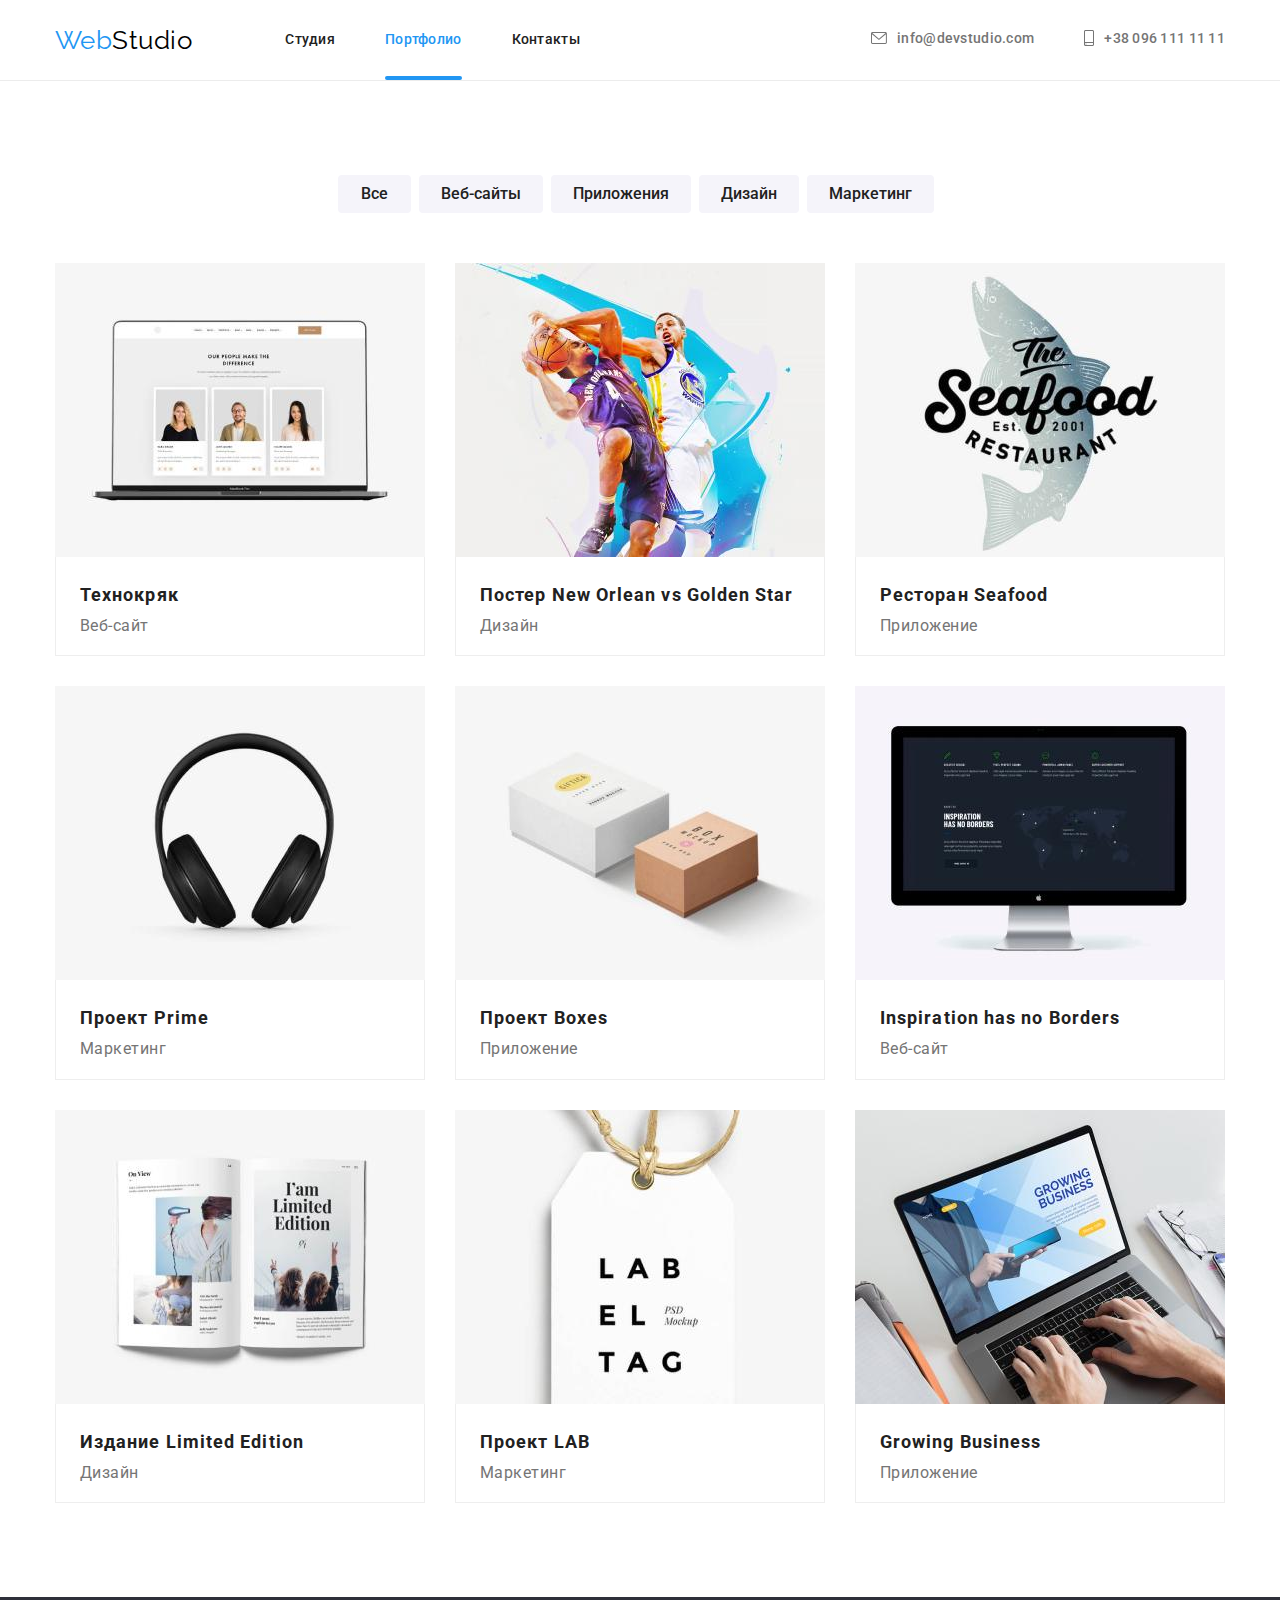
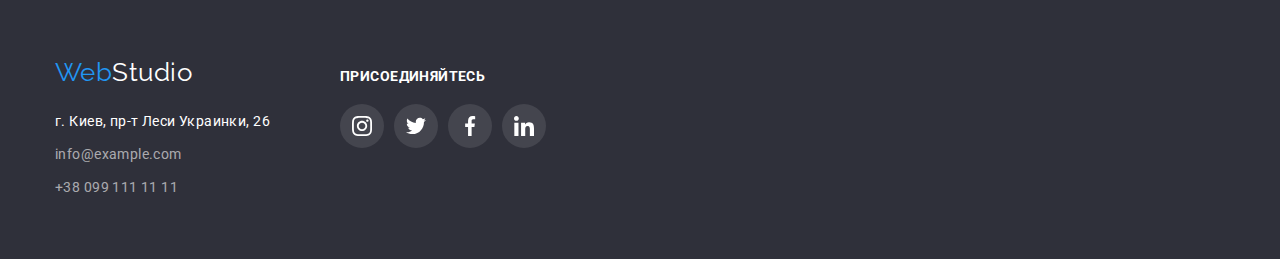
==== portfolio.html @ f7ffaaa4 "clone hw5" ====
<!DOCTYPE html>
<html lang="ru">
<head>
    <meta charset="UTF-8">
    <meta http-equiv="X-UA-Compatible" content="IE=edge">
    <meta name="viewport" content="width=device-width, initial-scale=1.0">
    <title>portfolio</title>
    <link href="https://fonts.googleapis.com/css2?family=Raleway:wght@700&family=Roboto:wght@400;500;700;900&display=swap"
        rel="stylesheet">
        <link rel="stylesheet" href="https://cdnjs.cloudflare.com/ajax/libs/modern-normalize/1.0.0/modern-normalize.min.css">
    <link rel="stylesheet" href="./css/styles.css">
</head>
<body>
    <!--header-->
    <header class="border-bottom">
        <div class="container main-nav">
            <nav class="main-nav">
                <a href="./index.html" class="logo">Web<span class="logo-web-dark">Studio</span></a>
                <ul class="site-nav list">
                    <li class="site-item"><a href="./index.html" class="link ">Студия</a></li>
                    <li class="site-item"><a href="./portfolio.html" class="link current">Портфолио</a></li>
                    <li class="site-item"><a href="" class="link">Контакты</a></li>
                </ul>
            </nav>
            <ul class="contact-nav list">
                <li class="site-item">
                    <a href="mailto:info@devstudio.com" class="contact-link">
                        <svg class="address-icon header-mail" width="16px" height="12px">
                            <use href="./image/sprite.svg#icon-mail"></use>
                        </svg>
                        info@devstudio.com</a>
                </li>
                <li class="site-item"><a href="tel:+380961111111" class="contact-link">
                        <svg class="address-icon header-tel" width="10px" height="16px">
                            <use href="./image/sprite.svg#icon-smartphone"></use>
                        </svg>
                        +38 096 111 11 11</a>
                </li>
            </ul>
        </div>
    
    </header>

    <!--main-->
    <main>
        
        <h1 class="hidden-title ">Страница портфолио</h1>
        <section class="section top-section">
            <div class="container menu-portfolio">
                <h2 class="hidden-title ">Наша работа</h2>
                <ul class="list portfolio-btn">
                    <li><button type="button" class="button portfolio-button">Все</button></li>
                    <li><button type="button" class="button portfolio-button">Веб-сайты</button></li>
                    <li><button type="button" class="button portfolio-button">Приложения</button></li>
                    <li><button type="button" class="button portfolio-button">Дизайн</button></li>
                    <li><button type="button" class="button portfolio-button">Маркетинг</button></li>
                </ul>
                <ul class="list portfolio-list">
                    <li class="portfolio-element">
                        <div class="portfolio-card-wrap">
                            <img class="portfolio-img" src="./image/technokrack.jpg" alt="Картинка технокряк" width="370">
                            <p class="portfolio-img-text">Технокряк это современная площадка распространения коронавируса. Компании используют эту платформу для цифрового шпионажа и атак на защищённые сервера конкурентов.</p>
                        </div>
                        
                        <div class="portfolio-card">
                            <h3 class="section-title portfolio-title">Технокряк</h3>
                            <p class="portfolio-text">Веб-сайт</p>
                        </div>
                    </li>
                    <li class="portfolio-element">
                        <div class="portfolio-card-wrap">
                        <img class="portfolio-img" src="./image/poster.jpg" alt="картинка постер" width="370">
                        <p class="portfolio-img-text">Технокряк это современная площадка распространения коронавируса. Компании используют эту
                            платформу для цифрового шпионажа и атак на защищённые сервера конкурентов.</p>
                        </div>
                        <div class="portfolio-card">
                            <h3 class="section-title portfolio-title">Постер New Orlean vs Golden Star</h3>
                            <p class="portfolio-text">Дизайн</p>
                        </div>
                    </li>
                    <li class="portfolio-element">
                        <div class="portfolio-card-wrap">
                        <img class="portfolio-img" src="./image/restaurant.jpg" alt="картинка постер ресторана" width="370">
                        <p class="portfolio-img-text">Технокряк это современная площадка распространения коронавируса. Компании используют эту
                            платформу для цифрового шпионажа и атак на защищённые сервера конкурентов.</p>
                        </div>
                        <div class="portfolio-card">
                            <h3 class="section-title portfolio-title">Ресторан Seafood</h3>
                            <p class="portfolio-text">Приложение</p>
                        </div>
                    </li>
                    <li class="portfolio-element">
                        <div class="portfolio-card-wrap">
                        <img class="portfolio-img" src="./image/headphones.jpg" alt="картинка наушники" width="370">
                        <p class="portfolio-img-text">Технокряк это современная площадка распространения коронавируса. Компании используют эту
                            платформу для цифрового шпионажа и атак на защищённые сервера конкурентов.</p>
                        </div>
                        <div class="portfolio-card">
                            <h3 class="section-title portfolio-title">Проект Prime</h3>
                            <p class="portfolio-text">Маркетинг</p>
                        </div>
                    </li>
                    <li class="portfolio-element">
                        <div class="portfolio-card-wrap">
                        <img class="portfolio-img" src="./image/projectbox.jpg" alt="картинка коробки" width="370">
                        <p class="portfolio-img-text">Технокряк это современная площадка распространения коронавируса. Компании используют эту
                            платформу для цифрового шпионажа и атак на защищённые сервера конкурентов.</p>
                        </div>
                        <div class="portfolio-card">
                            <h3 class="section-title portfolio-title">Проект Boxes</h3>
                            <p class="portfolio-text">Приложение</p>
                        </div>
                    </li>
                    <li class="portfolio-element">
                        <div class="portfolio-card-wrap">
                        <img class="portfolio-img" src="./image/monitor.jpg" alt="картинка монитор" width="370">
                        <p class="portfolio-img-text">Технокряк это современная площадка распространения коронавируса. Компании используют эту
                            платформу для цифрового шпионажа и атак на защищённые сервера конкурентов.</p>
                        </div>
                        <div class="portfolio-card">
                            <h3 class="section-title portfolio-title">Inspiration has no Borders</h3>
                            <p class="portfolio-text">Веб-сайт</p>
                        </div>
                    </li>
                    <li class="portfolio-element">
                        <div class="portfolio-card-wrap">
                        <img class="portfolio-img" src="./image/book.jpg" alt="картинка открытая книга" width="370">
                        <p class="portfolio-img-text">Технокряк это современная площадка распространения коронавируса. Компании используют эту
                            платформу для цифрового шпионажа и атак на защищённые сервера конкурентов.</p>
                        </div>
                        <div class="portfolio-card">
                            <h3 class="section-title portfolio-title">Издание Limited Edition</h3>
                            <p class="portfolio-text">Дизайн</p>
                        </div>
                    </li>
                    <li class="portfolio-element">
                        <div class="portfolio-card-wrap">
                        <img class="portfolio-img" src="./image/LAB.jpg" alt="картинка бирка" width="370">
                        <p class="portfolio-img-text">Технокряк это современная площадка распространения коронавируса. Компании используют эту
                            платформу для цифрового шпионажа и атак на защищённые сервера конкурентов.</p>
                        </div>
                        <div class="portfolio-card">
                            <h3 class="section-title portfolio-title">Проект LAB</h3>
                            <p class="portfolio-text">Маркетинг</p>
                        </div>
                    </li>
                    <li class="portfolio-element">
                        <div class="portfolio-card-wrap">
                        <img class="portfolio-img" src="./image/notebook.jpg" alt="картинка ноутбук" width="370">
                        <p class="portfolio-img-text">Технокряк это современная площадка распространения коронавируса. Компании используют эту
                            платформу для цифрового шпионажа и атак на защищённые сервера конкурентов.</p>
                        </div>
                        <div class="portfolio-card">
                            <h3 class="section-title portfolio-title">Growing Business</h3>
                            <p class="portfolio-text">Приложение</p>
                        </div>
                    </li>
                </ul>
            </div>
        </section>
    </main>
   
    <!--footer-->
    <footer class="footer-section">
        <div class="container footer-box">
            <div class="footer-left">
                <a href="./index.html" class="logo">Web<span class="logo-web-light">Studio</span></a>
    
                <address class="address-footer contact-nav">
                    <span class="address">г. Киев, пр-т Леси Украинки, 26 </span>
                    <a href="mailto:info@example.com" class="contact-link">info@example.com</a>
                    <a href="tel:+380991111111" class="contact-link">+38 099 111 11 11</a>
                </address>
            </div>
            <div class="footer-right">
                <h3 class="title footer-title">присоединяйтесь</h3>
                <ul class="footer-social list">
                    <li class="footer-item">
                        <a href="" class="footer-social-link">
                            <svg class="footer-social-icon" width="20" height="20">
                                <use href="./image/sprite.svg#icon-instagram"></use>
                            </svg>
                        </a>
                    </li>
                    <li class="footer-item">
                        <a href="" class="footer-social-link">
                            <svg class="footer-social-icon" width="20" height="20">
                                <use href="./image/sprite.svg#icon-twitter"></use>
                            </svg>
                        </a>
                    </li>
                    <li class="footer-item">
                        <a href="" class="footer-social-link">
                            <svg class="footer-social-icon" width="20" height="20">
                                <use href="./image/sprite.svg#icon-facebook"></use>
                            </svg>
                        </a>
                    </li>
                    <li class="footer-item">
                        <a href="" class="footer-social-link">
                            <svg class="footer-social-icon" width="20" height="20">
                                <use href="./image/sprite.svg#icon-linkedin"></use>
                            </svg>
                        </a>
                    </li>
                </ul>
            </div>
        </div>
    </footer>
</body>
</html>
---- css/styles.css ----
:root {
  --primary-text-color: #757575;
  --title-text-color: #212121;
  --accent-color: #2196f3;
  --white-color: #ffffff;
  --white-opacity-color: rgba(255, 255, 255, 0.6);
  --secondary-background-color: #f5f4fa;
  --dark-backgroud-color: #2f303a;
  --black-color: #000000;
}

body {
  margin: 0;
  background-color: var(--white-color);
  color: var(--primary-text-color);

  font-family: Roboto, sans-serif;
  letter-spacing: 0.03em;
}

.container {
  width: 1200px;
  padding-left: 15px;
  padding-right: 15px;
  margin-left: auto;
  margin-right: auto;
}

.list {
  padding: 0;
  margin: 0;

  list-style: none;
}

.link {
  color: inherit;
}

/*section*/

.hidden-title {
  display: none;
}

.section {
  padding-bottom: 94px;
}

/*logo*/

.logo {
  color: var(--accent-color);
  font-family: Raleway, sans-serif;
  font-weight: 700px;
  font-size: 26px;
  line-height: 1.19;
  text-decoration: none;
}
.logo-web-dark {
  color: var(--black-color);
}
.logo-web-light {
  color: var(--white-color);
}

/*button*/

.button {
  border-radius: 4px;
  padding: 6px 22px;
  min-width: 73px;

  color: var(--title-text-color);
  background-color: var(--secondary-background-color);

  font-weight: 700;
  font-size: 16px;
  line-height: 1.8;
  text-align: center;

  cursor: pointer;
}
.button.primary {
  padding: 10px 32px;
  min-width: 200px;
  border: none;
  box-shadow: 0px 4px 4px rgba(0, 0, 0, 0.15);

  color: var(--white-color);
  background-color: var(--accent-color);
}
.portfolio-button {
  font-family: Roboto;
  font-weight: 500;
  font-size: 16px;
  line-height: 1.62;
  transition: color 250ms cubic-bezier(0.4, 0, 0.2, 1),
    background-color 250ms cubic-bezier(0.4, 0, 0.2, 1),
    box-shadow 250ms cubic-bezier(0.4, 0, 0.2, 1);
}

.portfolio-button:hover,
.portfolio-button:focus {
  color: var(--white-color);
  background-color: var(--accent-color);
  box-shadow: 0px 3px 1px rgba(0, 0, 0, 0.1), 0px 1px 2px rgba(0, 0, 0, 0.08),
    0px 2px 2px rgba(0, 0, 0, 0.12);
  border-radius: 4px;
}

/*main-nav*/

.main-nav {
  display: flex;
  align-items: center;
}

/*site nav*/

.site-nav {
  display: flex;
  margin-left: 93px;
}

.site-nav .site-item:not(:last-child) {
  margin-right: 50px;
}

.site-nav .link {
  display: block;
  padding-top: 32px;
  padding-bottom: 32px;

  color: var(--title-text-color);
  font-family: inherit;
  font-weight: 500;
  font-size: 14px;
  line-height: 1.14;
  letter-spacing: 0.02em;
  text-decoration: none;

  transition: color 250ms cubic-bezier(0.4, 0, 0.2, 1);
  position: relative;
}

.site-nav .link:hover,
.site-nav .link:focus {
  color: var(--accent-color);
}

.site-nav .link.current {
  color: var(--accent-color);
}

.site-nav .link.current::after {
  content: "";
  width: 100%;
  position: absolute;
  height: 4px;
  border-radius: 2px;
  bottom: 0;
  display: block;
  background-color: var(--accent-color);
}

/*contact nav*/

.main-nav .contact-nav {
  display: flex;
  margin-left: auto;
}

.contact-nav .site-item + .site-item {
  margin-left: 50px;
}

.contact-nav .contact-link {
  display: inline-flex;
  align-items: center;
  margin: 0;
  color: var(--primary-text-color);
  text-decoration: none;
  font-weight: 500;
  font-size: 14px;
  line-height: 16px;
  letter-spacing: 0.02em;

  transition: color 250ms cubic-bezier(0.4, 0, 0.2, 1);
}
.contact-nav .contact-link:hover,
.contact-nav .contact-link:focus {
  color: var(--accent-color);
}

.address-icon {
  margin-right: 10px;
  fill: var(--primary-text-color);
  transition: fill 250ms cubic-bezier(0.4, 0, 0.2, 1);
}

.address-icon:hover {
  fill: var(--accent-color);
}

.contact-link:hover .address-icon,
.contact-link:focus .header-mail,
.contact-link:hover .header-tel,
.contact-link:focus .header-tel {
  fill: var(--accent-color);
}

.border-bottom {
  border-bottom: 1px solid #ececec;
}

/*hero*/

.hero {
  padding-top: 200px;
  padding-bottom: 200px;
  background-color: var(--dark-backgroud-color);
  text-align: center;
  background-image: linear-gradient(
      rgba(47, 48, 58, 0.4),
      rgba(47, 48, 58, 0.4)
    ),
    url(../image/hero-bg.jpg);
  max-width: 1600рх;
  background-repeat: no-repeat;
  background-size: cover;
  background-position: center;
}
.title-hero {
  margin-top: 0;
  margin-bottom: 30px;
  margin-left: auto;
  margin-right: auto;
  max-width: 696px;

  color: var(--white-color);
  font-weight: 900;
  font-size: 44px;
  line-height: 1.36;
  text-align: center;
  letter-spacing: 0.06em;
  text-transform: uppercase;
}

.section-title {
  margin-top: 0;
  margin-bottom: 50px;

  color: var(--title-text-color);
  font-weight: 700px;
  font-size: 36px;
  line-height: 1.16;
}

.portfolio-title {
  margin-bottom: 4px;
  font-size: 18px;
  line-height: 2;
  letter-spacing: 0.06em;
}

/*company ideal*/

.company-ideal {
  display: flex;
}

.company-ideal .company-item {
  width: 270px;
  margin-right: 30px;
}

.company-ideal .company-item:last-child {
  margin-right: 0;
}

.company-item .section-icon {
  display: block;
  background-color: #f5f4fa;
  text-align: center;

  width: 270px;
  height: 120px;

  margin-bottom: 30px;
  display: flex;
  align-items: center;
  justify-content: center;
}

.company-ideal .title {
  color: var(--title-text-color);
  margin-top: 0;
  margin-bottom: 10px;

  font-weight: 700px;
  font-size: 14px;
  line-height: 1.14;
  text-transform: uppercase;
}

.company-ideal .text {
  margin: 0;
  font-size: 14px;
  line-height: 1.71;
}

/*our work section*/

.our-work-item {
  position: relative;
}

.our-work {
  display: flex;
  justify-content: space-between;
}

.our-work-title {
  text-align: center;
}

.our-work-card-text {
  color: var(--white-color);
  font-weight: bold;
  font-size: 14px;
  line-height: 16px;
  text-align: center;
  letter-spacing: 0.03em;
  text-transform: uppercase;
  position: absolute;
  bottom: 3px;
  left: 0;
  margin: 0;
  background-color: rgba(47, 48, 58, 0.8);

  width: 100%;
  height: 70px;
  padding-top: 27px;
}

/*our team section*/

.team-section {
  padding-top: 94px;
  background-color: var(--secondary-background-color);
}

.team-list {
  display: flex;
  justify-content: space-between;
}

.team-title {
  text-align: center;
}

.team-list .title {
  margin-top: 30px;
  margin-bottom: 10px;
  text-align: center;

  color: var(--title-text-color);
  font-weight: 500;
  font-size: 16px;
  line-height: 1.18;
}

.team-list .text {
  margin: 0;

  font-size: 16px;
  line-height: 1.18;
  text-align: center;
  margin-bottom: 16px;
}

.team-list .cards {
  padding-bottom: 30px;
  background-color: var(--white-color);
  box-shadow: 0px 1px 3px rgba(0, 0, 0, 0.12), 0px 1px 1px rgba(0, 0, 0, 0.14),
    0px 2px 1px rgba(0, 0, 0, 0.2);
  border-radius: 0px 0px 4px 4px;
}

.social-list {
  display: flex;
  justify-content: center;
}

.social-item {
  width: 44px;
  height: 44px;
  margin-right: 10px;
}

.social-item:last-child {
  margin-right: 0;
}

.social-link {
  display: flex;
  align-items: center;
  justify-content: center;
  width: 100%;
  height: 100%;

  border-radius: 50%;

  transition: background-color 250ms cubic-bezier(0.4, 0, 0.2, 1);
}

.social-link:hover,
.social-link:focus {
  background-color: var(--accent-color);
}

.social-link:hover .social-icon,
.social-link:focus .social-icon {
  fill: var(--white-color);
}

.social-icon {
  fill: #afb1b8;
  transition: fill 250ms cubic-bezier(0.4, 0, 0.2, 1);
}

/*portfolion btn*/

.top-section {
  padding-top: 94px;
}

.portfolio-btn {
  display: flex;
  justify-content: center;
  align-items: center;
  margin-bottom: 50px;
}

.portfolio-btn .portfolio-button {
  margin-right: 8px;
  border: none;
}
.portfolio-button:not(:last-child) {
  margin-right: 0;
}

/*portfolio section*/

.portfolio-element {
  transition: box-shadow 250ms cubic-bezier(0.4, 0, 0.2, 1);
}

.portfolio-element:hover,
.portfolio-element:focus {
  cursor: pointer;
  box-shadow: 0px 1px 1px rgba(0, 0, 0, 0.12), 0px 4px 4px rgba(0, 0, 0, 0.06),
    1px 4px 6px rgba(0, 0, 0, 0.16);
}

.portfolio-element:hover .portfolio-img-text {
  transform: translateY(-100%);
}

.portfolio-img {
  display: block;
}

.portfolio-card-wrap {
  position: relative;
  overflow: hidden;
}

.portfolio-img-text {
  position: absolute;
  font-size: 18px;
  line-height: 28px;
  letter-spacing: 0.03em;
  color: #ffffff;
  background-color: rgba(33, 150, 243, 0.9);
  margin: 0;
  padding: 63px 24px;
  height: 100%;
  top: 100%;
  transition: transform 250ms cubic-bezier(0.4, 0, 0.2, 1);
}

.portfolio-card {
  padding: 20px 24px;
  border-left: 1px solid #eeeeee;
  border-right: 1px solid #eeeeee;
  border-bottom: 1px solid #eeeeee;
}

.portfolio-text {
  margin: 0;
}

.portfolio-list {
  display: flex;
  flex-wrap: wrap;
  margin: -30px 0 0 -30px;
}

.portfolio-element {
  flex-basis: calc((100% - 90px) / 3);
  margin: 30px 0 0 30px;
}

/*clients section*/

.clients-section {
  padding-top: 94px;
}

.clients-title {
  text-align: center;
}

.clients-list {
  display: flex;

  justify-content: center;
}

.clients-item {
  width: 170px;
  height: 92px;
}

.clients-link:hover,
.clients-link:focus {
  border: 1px solid var(--accent-color);
}

.clients-link:hover .clients-icon,
.clients-link:focus .clients-icon {
  fill: var(--accent-color);
}

.clients-item:not(:last-child) {
  margin-right: 30px;
}

.clients-link {
  display: flex;
  align-items: center;
  justify-content: center;
  width: 100%;
  height: 100%;
  border: 1px solid #afb1b8;
  border-radius: 4px;
  transition: border 250ms cubic-bezier(0.4, 0, 0.2, 1);
}

.clients-icon {
  fill: #afb1b8;
  transition: fill 250ms cubic-bezier(0.4, 0, 0.2, 1);
}

/*footer*/

.footer-section {
  padding: 60px 0 60px 0;
  background-color: var(--dark-backgroud-color);
  font-size: 14px;
  line-height: 1.71;
}

.footer-box {
  display: flex;
  align-items: baseline;
}

.footer-left {
  margin-right: 70px;
}

.footer-title {
  font-weight: bold;
  font-size: 14px;
  line-height: 16px;
  letter-spacing: 0.03em;
  text-transform: uppercase;
  color: var(--white-color);
  margin: 0;
  margin-bottom: 20px;
}

.address-footer {
  display: flex;
  flex-direction: column;
  margin-top: 20px;

  color: var(--white-opacity-color);
  font-size: 14px;
  line-height: 24px;
  letter-spacing: 0.03em;
  font-style: normal;
}

.address-footer .contact-link {
  color: var(--white-opacity-color);
  margin-top: 9px;
  font-style: normal;
  font-weight: normal;
  font-size: 14px;
  line-height: 24px;
  letter-spacing: 0.03em;
}
.address-footer .address {
  color: var(--white-color);
}

.footer-social {
  display: flex;
}

.footer-item {
  width: 44px;
  height: 44px;
  margin-right: 10px;
}

.footer-social-link {
  display: flex;
  align-items: center;
  justify-content: center;
  width: 100%;
  height: 100%;
  border-radius: 50%;
  background-color: rgba(255, 255, 255, 0.1);

  transition: background-color 250ms cubic-bezier(0.4, 0, 0.2, 1);
}

.footer-social-link:hover,
.footer-social-link:focus {
  background-color: var(--accent-color);
}

.footer-social-icon {
  fill: var(--white-color);
}

.backdrop {
  width: 100vw;
  height: 100vh;
  background-color: rgba(0, 0, 0, 0.2);
  position: fixed;
  top: 0;
  transition: opacity 250ms cubic-bezier(0.4, 0, 0.2, 1),
    visibility 250ms cubic-bezier(0.4, 0, 0.2, 1);
}

.modal {
  position: absolute;
  width: 528px;
  min-height: 581px;
  background-color: #ffffff;
  border-radius: 10px;
  top: 50%;
  left: 50%;
  transform: translate(-50%, -50%);
}

.modal-btn {
  position: absolute;
  border: 1px solid rgba(0, 0, 0, 0.1);
  background-color: #ffffff;
  width: 30px;
  height: 30px;
  border-radius: 50%;
  top: 10px;
  right: 10px;
  display: flex;
  align-items: center;
  justify-content: center;
}

.backdrop.is-hidden {
  visibility: hidden;
  opacity: 0;
  pointer-events: none;
}
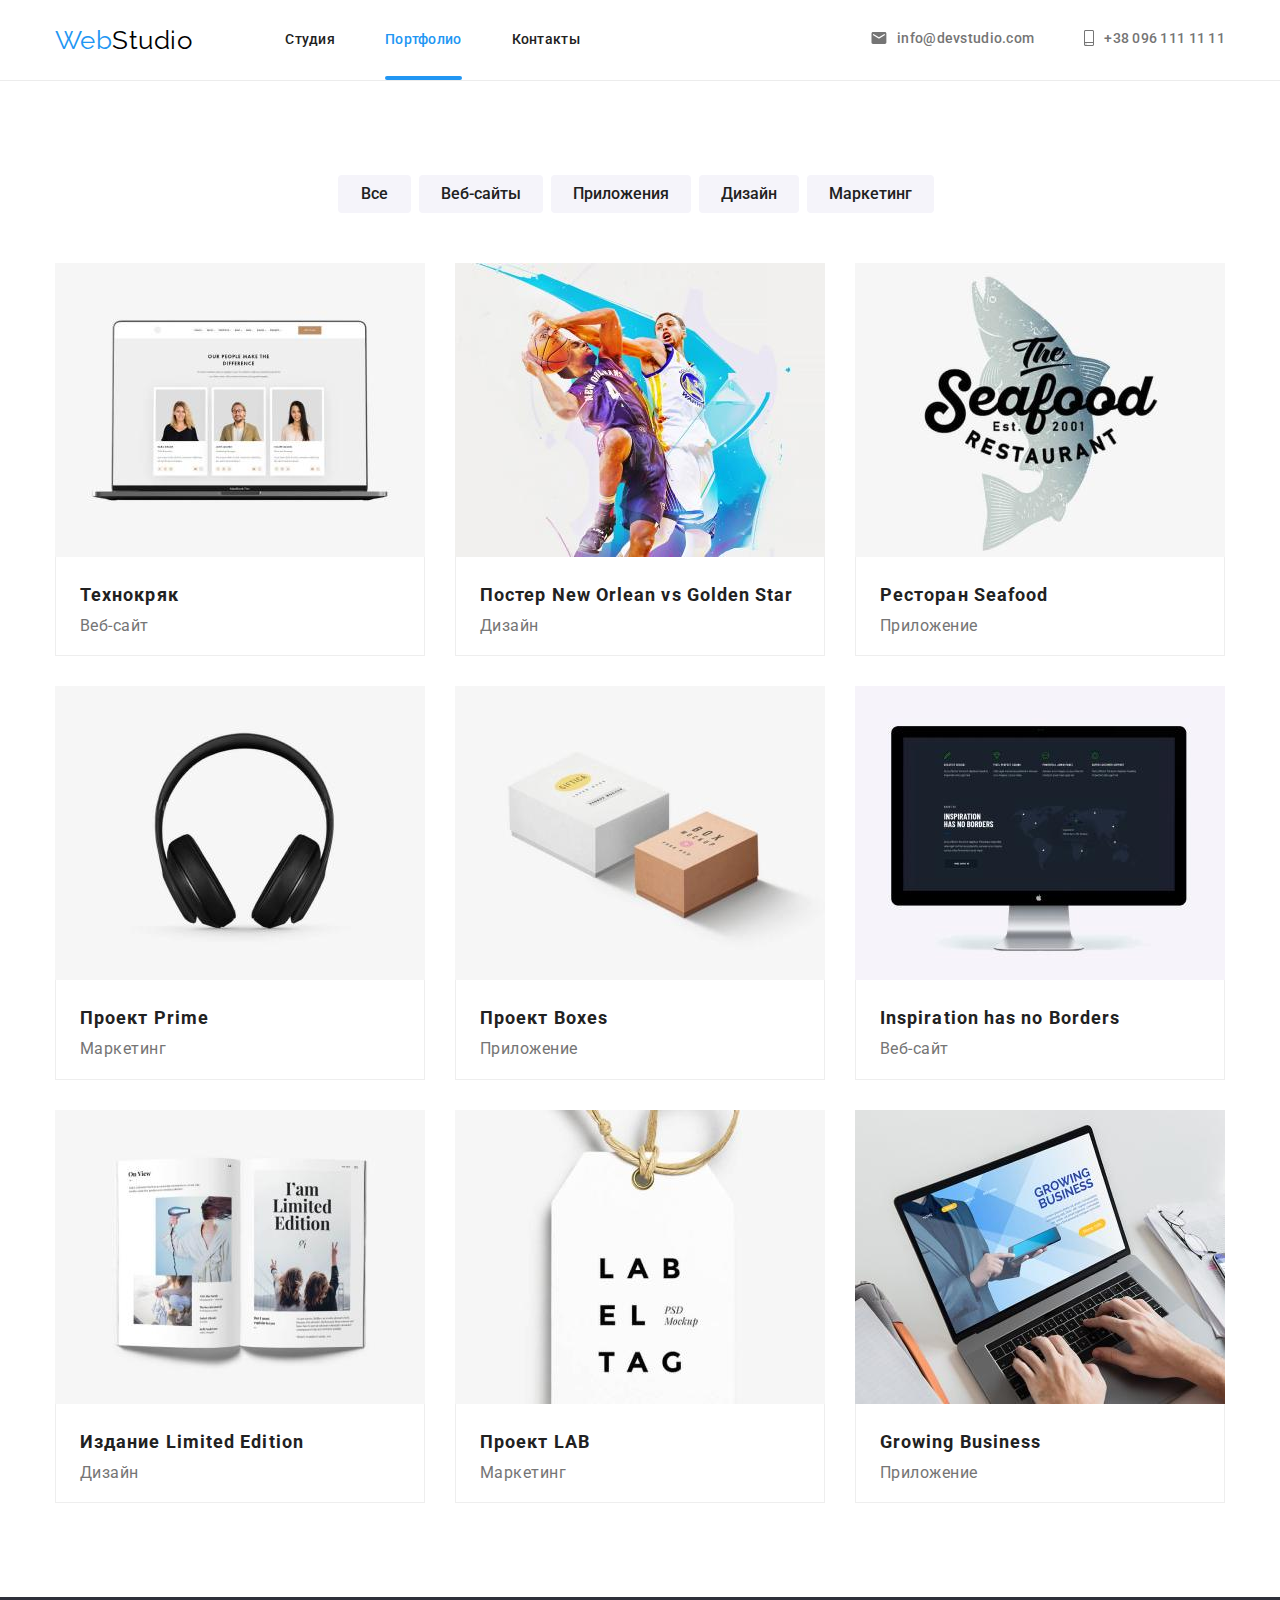
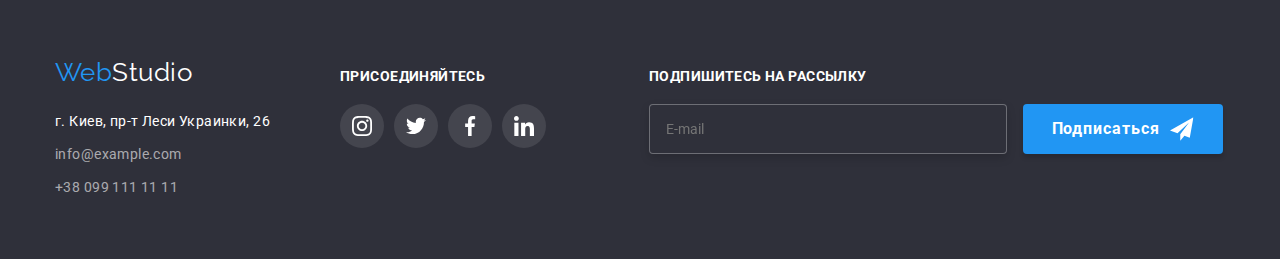
==== commit 9edae419: "Add footer form to portfolio page" ====
--- a/portfolio.html
+++ b/portfolio.html
@@ -156,6 +156,7 @@
                         </div>
                     </li>
                 </ul>
+                
             </div>
         </section>
     </main>
@@ -205,6 +206,22 @@
                     </li>
                 </ul>
             </div>
+            <div class="footer-form-block">
+                <form action="" class="footer-form">
+                    <p class="footer-form-head">
+                        Подпишитесь на рассылку
+                    </p>
+            
+                    <label for="" class="footer-form-field">
+                        <input type="email" class="footer-form-input" name="user-footer-mail" placeholder="E-mail">
+                    </label>
+            
+                    <button class="footer-form-btn" type="submit"><span class="footer-form-btn-text">Подписаться</span><svg
+                            class="footer-form-icon" width="24" height="24">
+                            <use href="./image/sprite.svg#icon-footer-form-icon"></use>
+                        </svg></button>
+                </form>
+            </div>
         </div>
     </footer>
 </body>
--- a/css/styles.css
+++ b/css/styles.css
@@ -24,6 +24,19 @@
   padding-right: 15px;
   margin-left: auto;
   margin-right: auto;
+}
+
+.visually-hidden {
+  position: absolute;
+  white-space: nowrap;
+  width: 1px;
+  height: 1px;
+  overflow: hidden;
+  border: 0;
+  padding: 0;
+  clip: rect(0 0 0 0);
+  clip-path: inset(50%);
+  margin: -1px;
 }
 
 .list {
@@ -649,6 +662,60 @@
   fill: var(--white-color);
 }
 
+.footer-form-block {
+  margin-left: 93px;
+}
+
+.footer-form-head {
+  font-weight: bold;
+  font-size: 14px;
+  line-height: 16px;
+  letter-spacing: 0.03em;
+  text-transform: uppercase;
+  color: var(--white-color);
+  margin: 0;
+  margin-bottom: 20px;
+}
+
+.footer-form-input {
+  width: 358px;
+  height: 50px;
+  padding-left: 16px;
+  background-color: #2f303a;
+  border: 1px solid rgba(255, 255, 255, 0.3);
+  box-sizing: border-box;
+  filter: drop-shadow(0px 4px 4px rgba(0, 0, 0, 0.15));
+  border-radius: 4px;
+  cursor: pointer;
+  transition: border 250ms cubic-bezier(0.4, 0, 0.2, 1);
+}
+
+.footer-form-btn {
+  width: 200px;
+  height: 50px;
+  margin-left: 12px;
+  padding: 10px 29px;
+  border: none;
+  box-shadow: 0px 4px 4px rgba(0, 0, 0, 0.15);
+  border-radius: 4px;
+  color: var(--white-color);
+  background-color: var(--accent-color);
+  display: inline-flex;
+  align-items: center;
+  text-align: center;
+  cursor: pointer;
+}
+
+.footer-form-btn-text {
+  font-family: Roboto;
+  font-style: normal;
+  font-weight: bold;
+  font-size: 16px;
+  line-height: 30px;
+  letter-spacing: 0.06em;
+  margin-right: 10px;
+}
+
 .backdrop {
   width: 100vw;
   height: 100vh;
@@ -668,6 +735,12 @@
   top: 50%;
   left: 50%;
   transform: translate(-50%, -50%);
+
+  padding: 40px;
+}
+
+.modal-close-icon {
+  fill: currentColor;
 }
 
 .modal-btn {
@@ -682,6 +755,13 @@
   display: flex;
   align-items: center;
   justify-content: center;
+  color: #000000;
+}
+
+.modal-btn:hover,
+.modal-btn:focus {
+  color: var(--accent-color);
+  transition: color 250ms cubic-bezier(0.4, 0, 0.2, 1);
 }
 
 .backdrop.is-hidden {
@@ -689,3 +769,139 @@
   opacity: 0;
   pointer-events: none;
 }
+
+.modal-form {
+  display: flex;
+  flex-direction: column;
+}
+
+.modal-form-head {
+  font-weight: bold;
+  font-size: 20px;
+  line-height: 23px;
+  text-align: center;
+  letter-spacing: 0.03em;
+  color: #212121;
+
+  margin-bottom: 30px;
+}
+
+.modal-form-field {
+  font-size: 12px;
+  line-height: 14px;
+  letter-spacing: 0.01em;
+  color: #757575;
+  margin-bottom: 28px;
+}
+
+.modal-form-wrapper {
+  position: relative;
+  display: block;
+  margin-top: 4px;
+}
+
+.modal-form-input {
+  width: 100%;
+  height: 40px;
+
+  padding-left: 30px;
+
+  border: 1px solid rgba(33, 33, 33, 0.2);
+  border-radius: 4px;
+  cursor: pointer;
+}
+
+.modal-form-input:focus,
+.modal-form-message:focus {
+  outline: none;
+  border-color: var(--accent-color);
+  transition: border-color 250ms cubic-bezier(0.4, 0, 0.2, 1);
+  cursor: pointer;
+}
+
+.modal-form-icon {
+  position: absolute;
+  top: 50%;
+  left: 14px;
+  transform: translateY(-50%);
+}
+
+.modal-form-input:focus + .modal-form-icon {
+  fill: var(--accent-color);
+  transition: fill 250ms cubic-bezier(0.4, 0, 0.2, 1);
+}
+
+.modal-form-message {
+  width: 100%;
+  height: 120px;
+
+  margin-top: 4px;
+  padding: 12px 16px;
+
+  border: 1px solid rgba(33, 33, 33, 0.2);
+  border-radius: 4px;
+
+  resize: none;
+  transition: border-color 250ms cubic-bezier(0.4, 0, 0.2, 1);
+  cursor: pointer;
+}
+
+.modal-form-message::placeholder {
+  font-family: Roboto;
+  font-size: 12px;
+  line-height: 14px;
+  letter-spacing: 0.01em;
+
+  color: rgba(117, 117, 117, 0.5);
+}
+
+.modal-form-checkbox-label {
+  display: flex;
+  align-items: center;
+  justify-content: center;
+  font-size: 14px;
+  line-height: 24px;
+  letter-spacing: 0.03em;
+  margin-bottom: 30px;
+  cursor: pointer;
+}
+
+.modal-form-checkbox-label::before {
+  display: block;
+  content: "";
+  width: 16px;
+  height: 15px;
+  margin-right: 7px;
+  border: 1px solid #212121;
+  border-radius: 2px;
+  cursor: pointer;
+}
+
+.modal-form-checkbox:checked + .modal-form-checkbox-label::before {
+  background-color: var(--accent-color);
+  background-image: url(../image/icon-check.svg);
+  background-repeat: no-repeat;
+  background-size: contain;
+  border: none;
+  transition: background-image 250ms cubic-bezier(0.4, 0, 0.2, 1);
+}
+
+.modal-form-checkbox:focus + .modal-form-checkbox-label::before {
+  outline: 2px solid var(--accent-color);
+}
+
+.modal-form-checkbox-link {
+  color: var(--accent-color);
+}
+
+.modal-form-button {
+  width: 200px;
+  height: 50px;
+  margin-left: 124px;
+  min-width: 200px;
+  border: none;
+  box-shadow: 0px 4px 4px rgba(0, 0, 0, 0.15);
+  border-radius: 4px;
+  color: var(--white-color);
+  background-color: var(--accent-color);
+}
